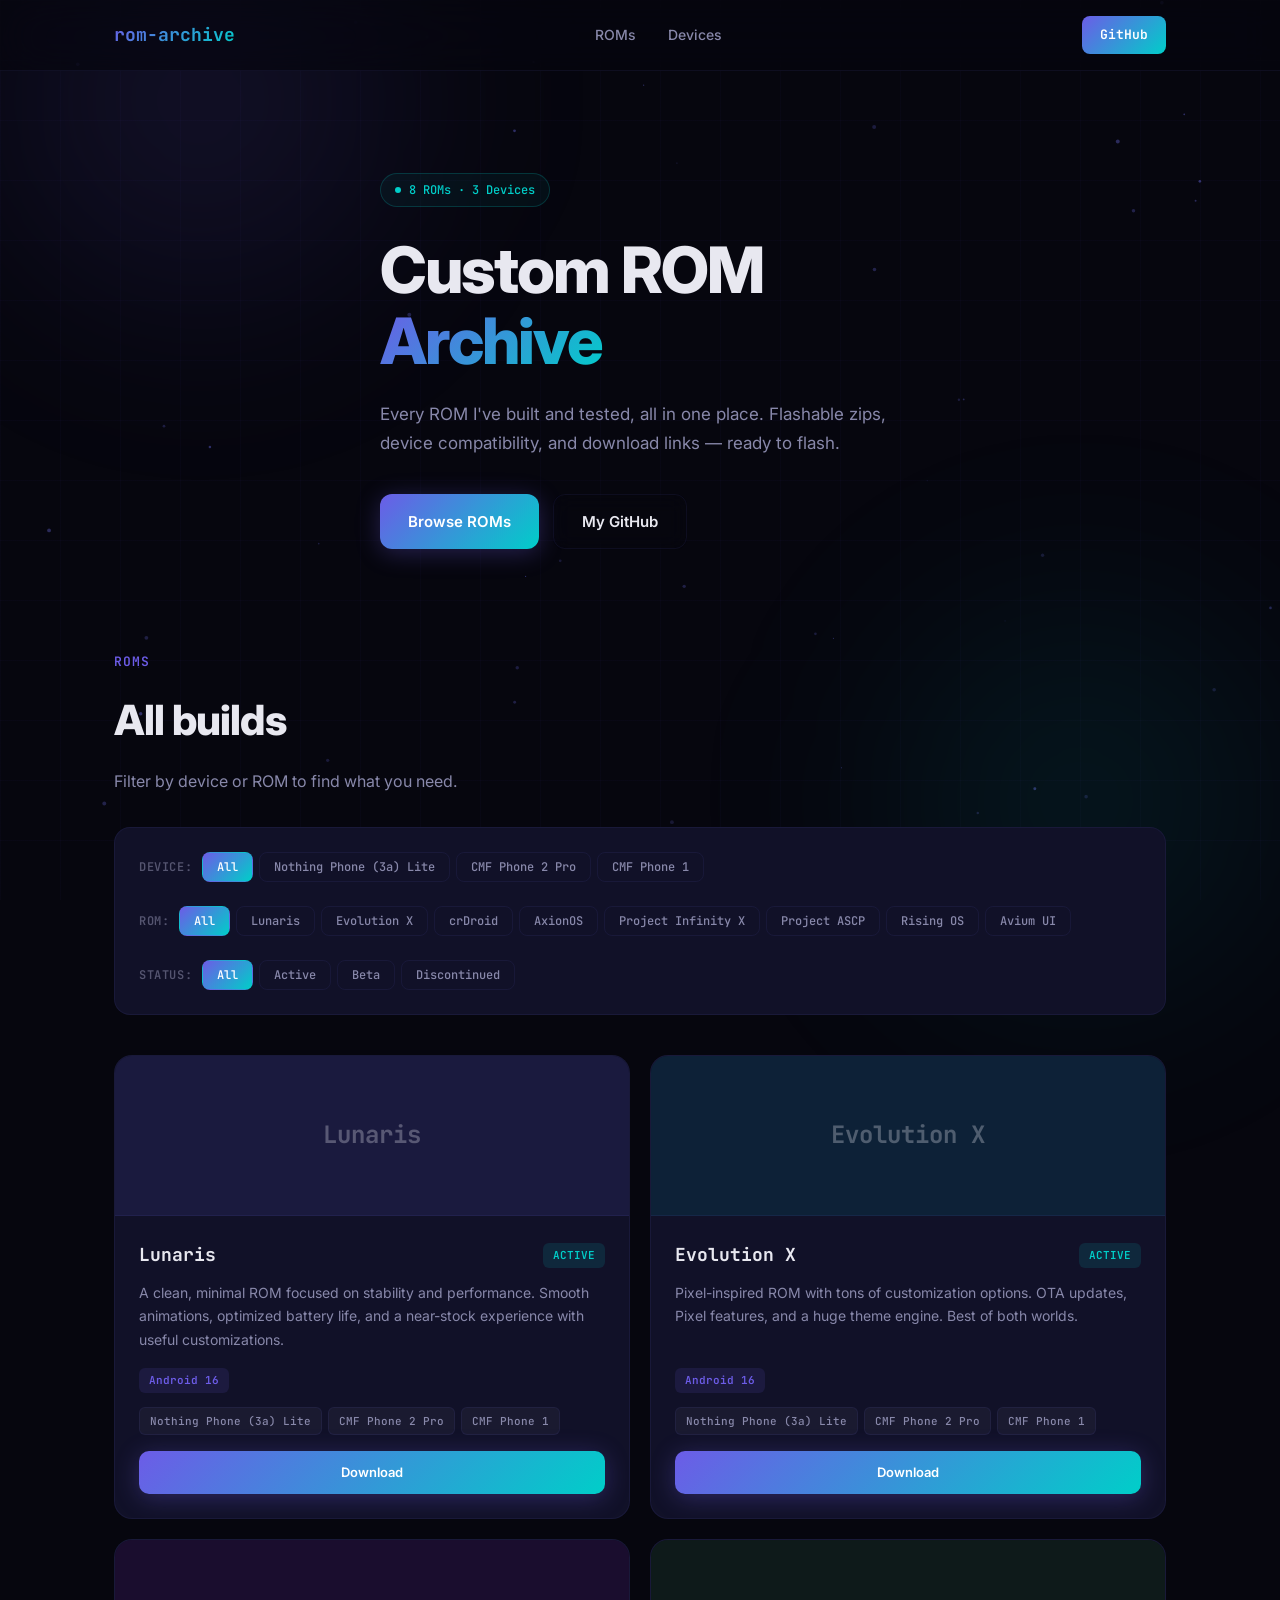
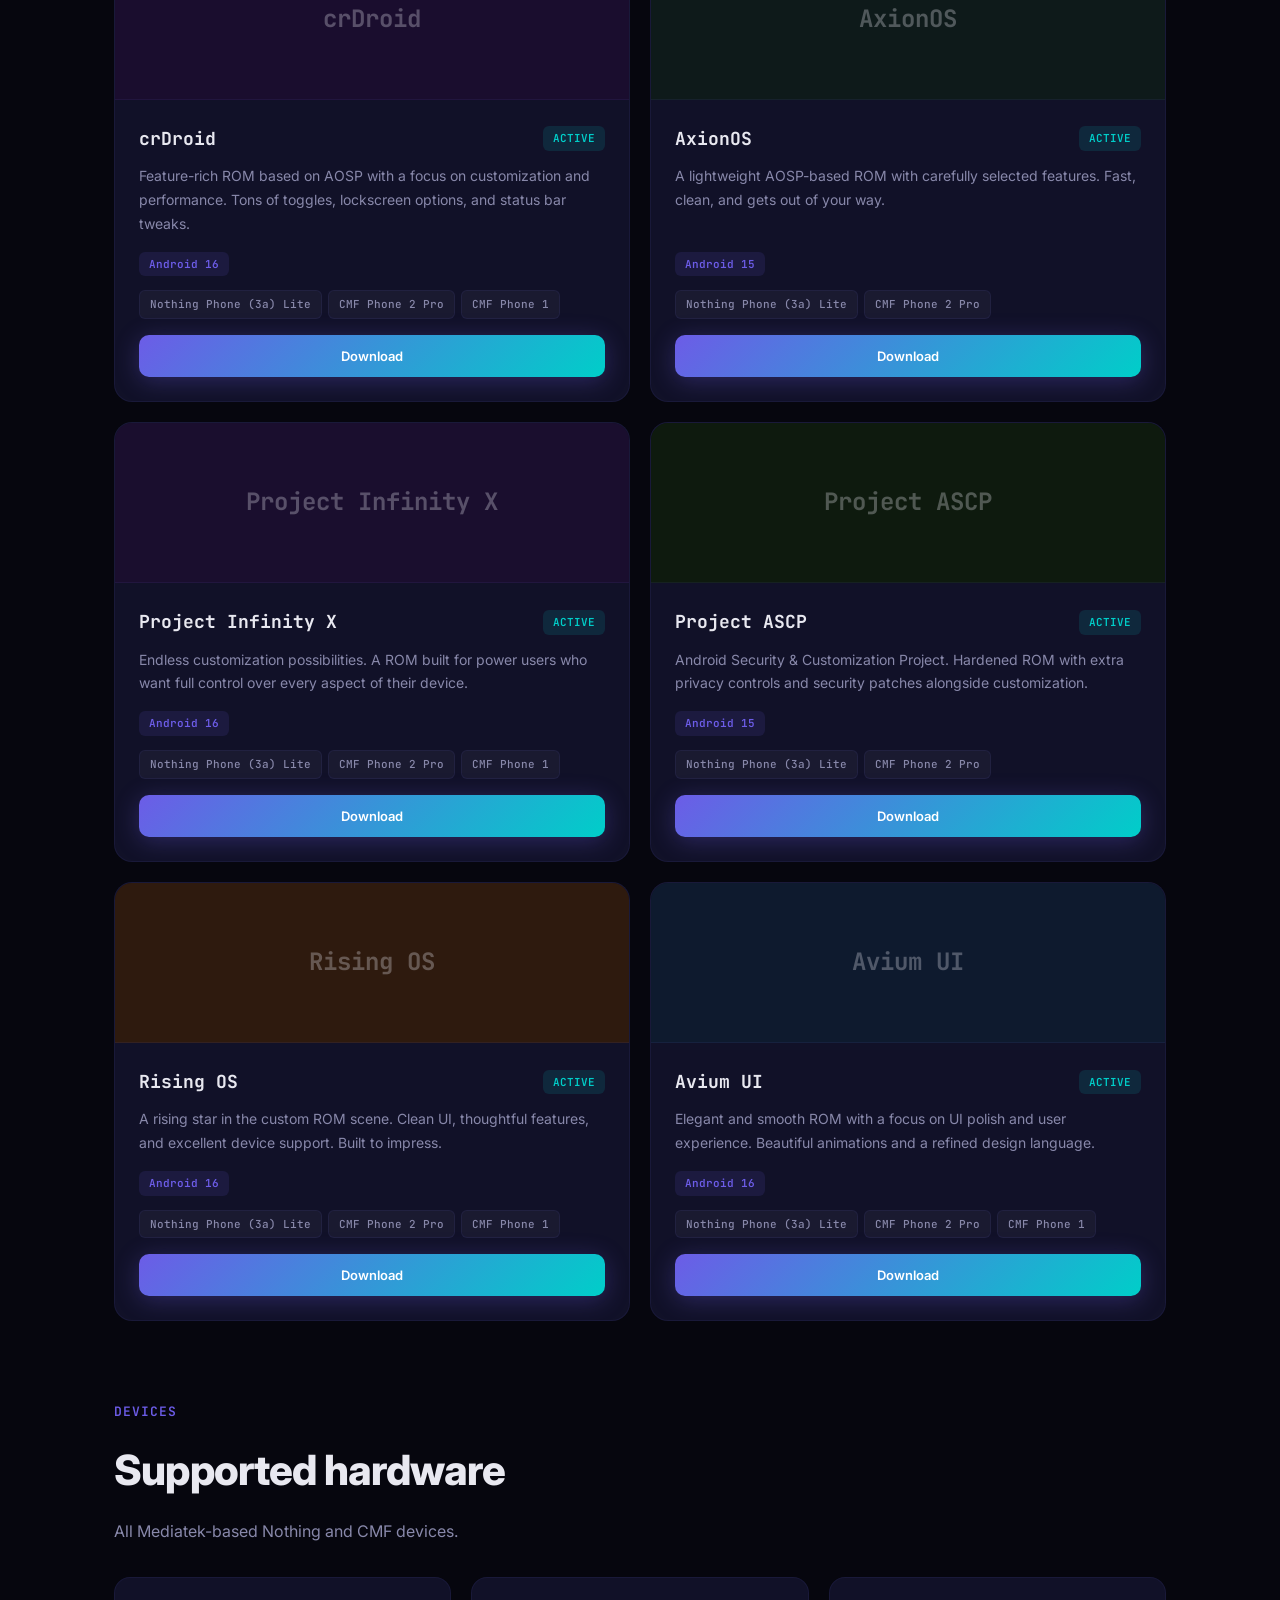
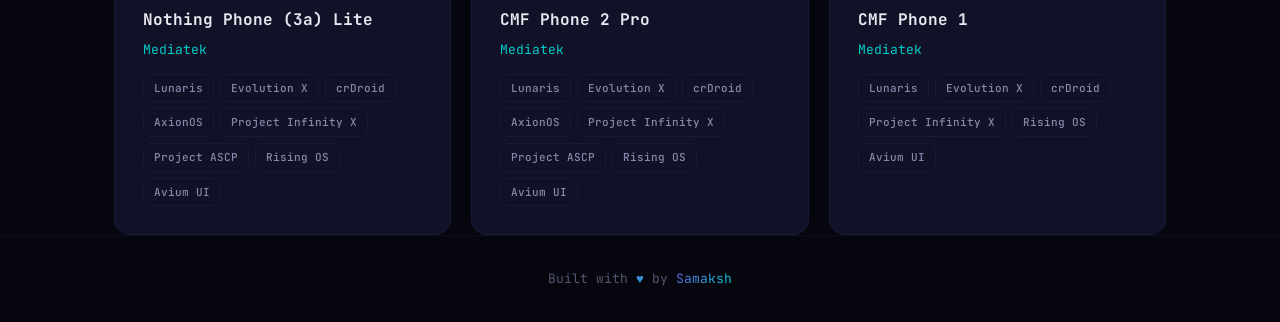
==== index.html @ de20010a "feat: initial ROM archive with 8 builds, filtering, and device support" ====
<!DOCTYPE html>
<html lang="en">
<head>
<meta charset="UTF-8">
<meta name="viewport" content="width=device-width, initial-scale=1.0">
<title>ROM Archive — Samaksh</title>
<meta name="description" content="Custom ROM builds for Nothing and CMF devices. Download Lunaris, Evolution X, crDroid, and more.">
<link rel="icon" href="https://avatars.githubusercontent.com/u/108800886?v=4" type="image/png">
<meta property="og:title" content="ROM Archive — Samaksh">
<meta property="og:description" content="Custom ROM builds for Nothing and CMF devices.">
<meta property="og:image" content="https://avatars.githubusercontent.com/u/108800886?v=4">
<meta property="og:type" content="website">
<meta name="twitter:card" content="summary_large_image">
<link rel="preconnect" href="https://fonts.googleapis.com">
<link rel="preconnect" href="https://fonts.gstatic.com" crossorigin>
<link href="https://fonts.googleapis.com/css2?family=Inter:wght@400;500;600;700;800&family=JetBrains+Mono:wght@400;500;600&display=swap" rel="stylesheet">
<link rel="stylesheet" href="style.css">
</head>
<body>

<div class="scroll-progress" id="scrollProgress"></div>
<canvas class="particles-canvas" id="particlesCanvas"></canvas>
<div class="grid-bg"></div>
<div class="glow-orb glow-orb-1"></div>
<div class="glow-orb glow-orb-2"></div>

<header>
  <nav class="nav">
    <a href="#" class="nav-logo">rom-archive</a>
    <ul class="nav-links" id="navLinks">
      <li><a href="#roms">ROMs</a></li>
      <li><a href="#devices">Devices</a></li>
    </ul>
    <a href="https://github.com/samakshkambxj/rom-archive" target="_blank" rel="noopener" class="nav-cta">GitHub</a>
    <button class="hamburger" id="hamburger" aria-label="Menu">
      <span></span><span></span><span></span>
    </button>
  </nav>
</header>

<main>
  <!-- HERO -->
  <section class="hero">
    <div class="container">
      <div class="hero-content">
        <div class="hero-badge"><span class="dot"></span> 8 ROMs &middot; 3 Devices</div>
        <h1>Custom ROM<br><span class="gradient-text">Archive</span></h1>
        <p class="hero-desc">
          Every ROM I've built and tested, all in one place. Flashable zips, device compatibility, and download links — ready to flash.
        </p>
        <div class="hero-actions">
          <a href="#roms" class="btn btn-primary">Browse ROMs</a>
          <a href="https://github.com/samakshkambxj" target="_blank" rel="noopener" class="btn btn-outline">My GitHub</a>
        </div>
      </div>
    </div>
  </section>

  <!-- FILTERS -->
  <section id="roms" class="filters-section">
    <div class="container">
      <div class="section-header reveal">
        <div class="section-label">ROMs</div>
        <h2 class="section-title">All builds</h2>
        <p class="section-desc">Filter by device or ROM to find what you need.</p>
      </div>

      <div class="filters reveal">
        <div class="filter-group">
          <span class="filter-label">Device:</span>
          <div class="filter-pills" id="deviceFilters">
            <button class="pill active" data-device="all">All</button>
          </div>
        </div>
        <div class="filter-group">
          <span class="filter-label">ROM:</span>
          <div class="filter-pills" id="romFilters">
            <button class="pill active" data-rom="all">All</button>
          </div>
        </div>
        <div class="filter-group">
          <span class="filter-label">Status:</span>
          <div class="filter-pills" id="statusFilters">
            <button class="pill active" data-status="all">All</button>
            <button class="pill" data-status="active">Active</button>
            <button class="pill" data-status="beta">Beta</button>
            <button class="pill" data-status="discontinued">Discontinued</button>
          </div>
        </div>
      </div>

      <div class="rom-grid" id="romGrid">
        <!-- Cards injected by JS -->
      </div>

      <div class="empty-state" id="emptyState" style="display:none;">
        <div class="empty-icon">:(</div>
        <p>No builds match your filters.</p>
      </div>
    </div>
  </section>

  <!-- DEVICES -->
  <section id="devices">
    <div class="container">
      <div class="section-header reveal">
        <div class="section-label">Devices</div>
        <h2 class="section-title">Supported hardware</h2>
        <p class="section-desc">All Mediatek-based Nothing and CMF devices.</p>
      </div>
      <div class="device-grid" id="deviceGrid">
        <!-- Device cards injected by JS -->
      </div>
    </div>
  </section>
</main>

<footer>
  <div class="container">
    Built with <span class="gradient-text">&hearts;</span> by <a href="https://github.com/samakshkambxj" target="_blank" rel="noopener" class="gradient-text">Samaksh</a>
  </div>
</footer>

<script src="app.js"></script>
</body>
</html>
---- style.css ----
:root {
  --bg: #06060e;
  --bg-2: #0c0c1a;
  --surface: #111128;
  --surface-2: #161636;
  --border: rgba(120, 120, 255, 0.08);
  --text: #e8e8f0;
  --text-dim: #8888aa;
  --muted: #555570;
  --accent-1: #6c5ce7;
  --accent-2: #00cec9;
  --accent-3: #fd79a8;
  --gradient: linear-gradient(135deg, #6c5ce7, #00cec9);
  --gradient-2: linear-gradient(135deg, #fd79a8, #6c5ce7);
  --glow: rgba(108, 92, 231, 0.15);
  --font-sans: 'Inter', system-ui, -apple-system, sans-serif;
  --font-mono: 'JetBrains Mono', ui-monospace, monospace;
  --maxw: 1100px;
  --pad: 24px;
}

* { box-sizing: border-box; margin: 0; padding: 0; }
html { scroll-behavior: smooth; }
body {
  background: var(--bg);
  color: var(--text);
  font-family: var(--font-sans);
  line-height: 1.7;
  -webkit-font-smoothing: antialiased;
  overflow-x: hidden;
  opacity: 0;
  transition: opacity 0.5s ease;
}
body.loaded { opacity: 1; }
a { color: inherit; text-decoration: none; }
::selection { background: var(--accent-1); color: #fff; }
img { max-width: 100%; display: block; }

.container { max-width: var(--maxw); margin: 0 auto; padding: 0 var(--pad); }

/* ===== GRID BACKGROUND ===== */
.grid-bg {
  position: fixed; inset: 0; z-index: -2; pointer-events: none;
  background-image:
    linear-gradient(rgba(108, 92, 231, 0.03) 1px, transparent 1px),
    linear-gradient(90deg, rgba(108, 92, 231, 0.03) 1px, transparent 1px);
  background-size: 60px 60px;
}
.glow-orb {
  position: fixed; width: 600px; height: 600px; border-radius: 50%;
  background: radial-gradient(circle, var(--glow), transparent 70%);
  pointer-events: none; z-index: -1; filter: blur(80px);
}
.glow-orb-1 { top: -200px; left: -100px; }
.glow-orb-2 { bottom: -200px; right: -100px; background: radial-gradient(circle, rgba(0,206,201,0.1), transparent 70%); }

.particles-canvas { position: fixed; inset: 0; z-index: -1; pointer-events: none; }

/* ===== SCROLL PROGRESS ===== */
.scroll-progress {
  position: fixed; top: 0; left: 0; height: 3px; z-index: 200;
  background: var(--gradient); width: 0%; transition: width 0.1s;
}

/* ===== NAV ===== */
header {
  position: sticky; top: 0; z-index: 100;
  backdrop-filter: blur(20px) saturate(1.5);
  background: rgba(6, 6, 14, 0.7);
  border-bottom: 1px solid var(--border);
}
.nav {
  display: flex; align-items: center; justify-content: space-between;
  max-width: var(--maxw); margin: 0 auto; padding: 16px var(--pad);
}
.nav-logo {
  font-family: var(--font-mono); font-weight: 700; font-size: 18px;
  background: var(--gradient); -webkit-background-clip: text; -webkit-text-fill-color: transparent;
}
.nav-links { display: flex; gap: 32px; list-style: none; }
.nav-links a {
  font-size: 14px; font-weight: 500; color: var(--text-dim);
  transition: color 0.2s; position: relative;
}
.nav-links a::after {
  content: ''; position: absolute; bottom: -4px; left: 0; width: 0; height: 2px;
  background: var(--gradient); transition: width 0.3s; border-radius: 1px;
}
.nav-links a:hover { color: var(--text); }
.nav-links a:hover::after { width: 100%; }
.nav-cta {
  font-family: var(--font-mono); font-size: 13px; font-weight: 600;
  padding: 8px 18px; border-radius: 8px;
  background: var(--gradient); color: #fff;
  transition: transform 0.2s, box-shadow 0.2s;
}
.nav-cta:hover { transform: translateY(-1px); box-shadow: 0 4px 20px var(--glow); }
.hamburger { display: none; background: none; border: none; cursor: pointer; padding: 4px; }
.hamburger span { display: block; width: 22px; height: 2px; background: var(--text); margin: 5px 0; border-radius: 2px; transition: 0.3s; }

/* ===== HERO ===== */
.hero {
  min-height: 60vh; display: flex; align-items: center;
  padding: 100px 0 60px;
}
.hero-content { max-width: 680px; }
.hero-badge {
  display: inline-flex; align-items: center; gap: 8px;
  font-family: var(--font-mono); font-size: 12px; font-weight: 500;
  color: var(--accent-2); padding: 6px 14px; border-radius: 20px;
  border: 1px solid rgba(0, 206, 201, 0.2); background: rgba(0, 206, 201, 0.05);
  margin-bottom: 28px;
}
.hero-badge .dot { width: 6px; height: 6px; border-radius: 50%; background: var(--accent-2); animation: pulse 2s infinite; }
@keyframes pulse { 0%, 100% { opacity: 1; } 50% { opacity: 0.4; } }

.hero h1 {
  font-size: clamp(2.5rem, 5.5vw, 4rem); font-weight: 800;
  line-height: 1.1; letter-spacing: -0.03em; margin-bottom: 24px;
}
.gradient-text {
  background: var(--gradient); -webkit-background-clip: text; -webkit-text-fill-color: transparent;
}
.hero-desc {
  font-size: 17px; color: var(--text-dim); max-width: 520px;
  margin-bottom: 36px; line-height: 1.7;
}
.hero-actions { display: flex; gap: 14px; flex-wrap: wrap; }
.btn {
  display: inline-flex; align-items: center; gap: 8px;
  padding: 14px 28px; border-radius: 12px; font-size: 15px; font-weight: 600;
  transition: transform 0.2s, box-shadow 0.2s; cursor: pointer; border: none;
}
.btn-primary {
  background: var(--gradient); color: #fff;
  box-shadow: 0 4px 24px rgba(108, 92, 231, 0.3);
}
.btn-primary:hover { transform: translateY(-2px); box-shadow: 0 8px 32px rgba(108, 92, 231, 0.4); }
.btn-outline {
  background: transparent; color: var(--text);
  border: 1px solid var(--border); backdrop-filter: blur(10px);
}
.btn-outline:hover { border-color: var(--accent-1); background: rgba(108, 92, 231, 0.05); }

/* ===== SECTION HEADER ===== */
.section-header { margin-bottom: 32px; }
.section-label {
  font-family: var(--font-mono); font-size: 13px; font-weight: 600;
  color: var(--accent-1); letter-spacing: 0.08em; text-transform: uppercase;
  margin-bottom: 12px;
}
.section-title {
  font-size: clamp(1.8rem, 3.5vw, 2.6rem); font-weight: 800;
  letter-spacing: -0.02em; margin-bottom: 12px;
}
.section-desc { color: var(--text-dim); font-size: 16px; max-width: 520px; }

/* ===== FILTERS ===== */
.filters-section { padding: 40px 0 80px; }
.filters {
  display: flex; flex-wrap: wrap; gap: 24px; margin-bottom: 40px;
  padding: 24px; background: var(--surface); border: 1px solid var(--border); border-radius: 16px;
}
.filter-group { display: flex; align-items: center; gap: 10px; flex-wrap: wrap; }
.filter-label {
  font-family: var(--font-mono); font-size: 12px; font-weight: 600;
  color: var(--muted); text-transform: uppercase; letter-spacing: 0.05em;
}
.filter-pills { display: flex; gap: 6px; flex-wrap: wrap; }
.pill {
  font-family: var(--font-mono); font-size: 12px; font-weight: 500;
  padding: 6px 14px; border-radius: 8px; cursor: pointer;
  background: transparent; border: 1px solid var(--border); color: var(--text-dim);
  transition: all 0.2s;
}
.pill:hover { border-color: var(--accent-1); color: var(--text); }
.pill.active {
  background: var(--gradient); border-color: transparent; color: #fff;
}

/* ===== ROM GRID ===== */
.rom-grid {
  display: grid; grid-template-columns: repeat(auto-fill, minmax(340px, 1fr)); gap: 20px;
}

/* ===== ROM CARD ===== */
.rom-card {
  background: var(--surface); border: 1px solid var(--border); border-radius: 18px;
  overflow: hidden; transition: border-color 0.3s, transform 0.3s, box-shadow 0.3s;
  display: flex; flex-direction: column;
}
.rom-card:hover {
  border-color: rgba(108, 92, 231, 0.4);
  transform: translateY(-6px);
  box-shadow: 0 20px 60px rgba(108, 92, 231, 0.1);
}
.rom-card-banner {
  width: 100%; height: 160px; object-fit: cover;
  border-bottom: 1px solid var(--border);
  background: var(--surface-2);
}
.rom-card-body { padding: 24px; flex: 1; display: flex; flex-direction: column; }
.rom-card-header {
  display: flex; align-items: center; justify-content: space-between;
  margin-bottom: 10px;
}
.rom-card-name {
  font-family: var(--font-mono); font-size: 18px; font-weight: 700;
}
.rom-card-status {
  font-family: var(--font-mono); font-size: 11px; font-weight: 600;
  padding: 3px 10px; border-radius: 6px; text-transform: uppercase;
}
.rom-card-status.active { background: rgba(0, 206, 201, 0.12); color: var(--accent-2); }
.rom-card-status.beta { background: rgba(242, 193, 78, 0.12); color: #f2c14e; }
.rom-card-status.discontinued { background: rgba(253, 121, 168, 0.12); color: var(--accent-3); }

.rom-card-desc {
  font-size: 14px; color: var(--text-dim); margin-bottom: 16px; flex: 1;
  display: -webkit-box; -webkit-line-clamp: 3; -webkit-box-orient: vertical; overflow: hidden;
}
.rom-card-meta {
  display: flex; align-items: center; gap: 8px; margin-bottom: 14px; flex-wrap: wrap;
}
.rom-card-android {
  font-family: var(--font-mono); font-size: 11px; font-weight: 600;
  padding: 3px 10px; border-radius: 6px;
  background: rgba(108, 92, 231, 0.12); color: var(--accent-1);
}
.rom-card-device-tags { display: flex; gap: 6px; flex-wrap: wrap; margin-bottom: 16px; }
.device-tag {
  font-family: var(--font-mono); font-size: 11px; font-weight: 500;
  padding: 4px 10px; border-radius: 6px;
  background: rgba(255,255,255,0.04); border: 1px solid var(--border);
  color: var(--text-dim); transition: 0.2s; cursor: pointer;
}
.device-tag:hover { border-color: var(--accent-2); color: var(--accent-2); }
.rom-card-actions { display: flex; gap: 10px; margin-top: auto; }
.rom-card-actions .btn {
  padding: 10px 18px; font-size: 13px; border-radius: 10px; flex: 1;
  justify-content: center;
}

/* ===== DEVICE GRID ===== */
.device-grid {
  display: grid; grid-template-columns: repeat(auto-fill, minmax(300px, 1fr)); gap: 20px;
}
.device-card {
  background: var(--surface); border: 1px solid var(--border); border-radius: 16px;
  padding: 28px; transition: border-color 0.3s, transform 0.2s;
}
.device-card:hover { border-color: rgba(108, 92, 231, 0.3); transform: translateY(-3px); }
.device-card-name {
  font-family: var(--font-mono); font-size: 16px; font-weight: 700;
  margin-bottom: 6px;
}
.device-card-chip {
  font-size: 13px; color: var(--accent-2); margin-bottom: 12px;
  font-family: var(--font-mono);
}
.device-card-roms {
  display: flex; flex-wrap: wrap; gap: 6px;
}
.device-card-roms .pill {
  font-size: 11px; padding: 4px 10px; cursor: default;
}

/* ===== EMPTY STATE ===== */
.empty-state {
  text-align: center; padding: 60px 20px; color: var(--muted);
}
.empty-icon {
  font-family: var(--font-mono); font-size: 48px; margin-bottom: 12px;
  background: var(--gradient); -webkit-background-clip: text; -webkit-text-fill-color: transparent;
}

/* ===== FOOTER ===== */
footer {
  padding: 32px 0; text-align: center;
  font-family: var(--font-mono); font-size: 13px; color: var(--muted);
  border-top: 1px solid var(--border);
}
footer a { transition: opacity 0.2s; }
footer a:hover { opacity: 0.8; }

/* ===== SCROLL ANIMATIONS ===== */
.reveal {
  opacity: 0; transform: translateY(30px);
  transition: opacity 0.7s ease, transform 0.7s ease;
}
.reveal.visible { opacity: 1; transform: none; }

/* ===== RESPONSIVE ===== */
@media (max-width: 768px) {
  :root { --pad: 20px; }
  .nav-links { display: none; }
  .hamburger { display: block; }
  .nav-links.open {
    display: flex; flex-direction: column;
    position: absolute; top: 100%; left: 0; right: 0;
    background: rgba(6, 6, 14, 0.95); backdrop-filter: blur(20px);
    padding: 24px; gap: 20px; border-bottom: 1px solid var(--border);
  }
  .hero h1 { font-size: 2.2rem; }
  .rom-grid { grid-template-columns: 1fr; }
  .device-grid { grid-template-columns: 1fr; }
  .filters { flex-direction: column; gap: 16px; }
}

@media (prefers-reduced-motion: reduce) {
  .reveal { opacity: 1; transform: none; transition: none; }
  .hero-badge .dot { animation: none; }
  body { opacity: 1; transition: none; }
  * { transition-duration: 0s !important; animation-duration: 0s !important; }
}
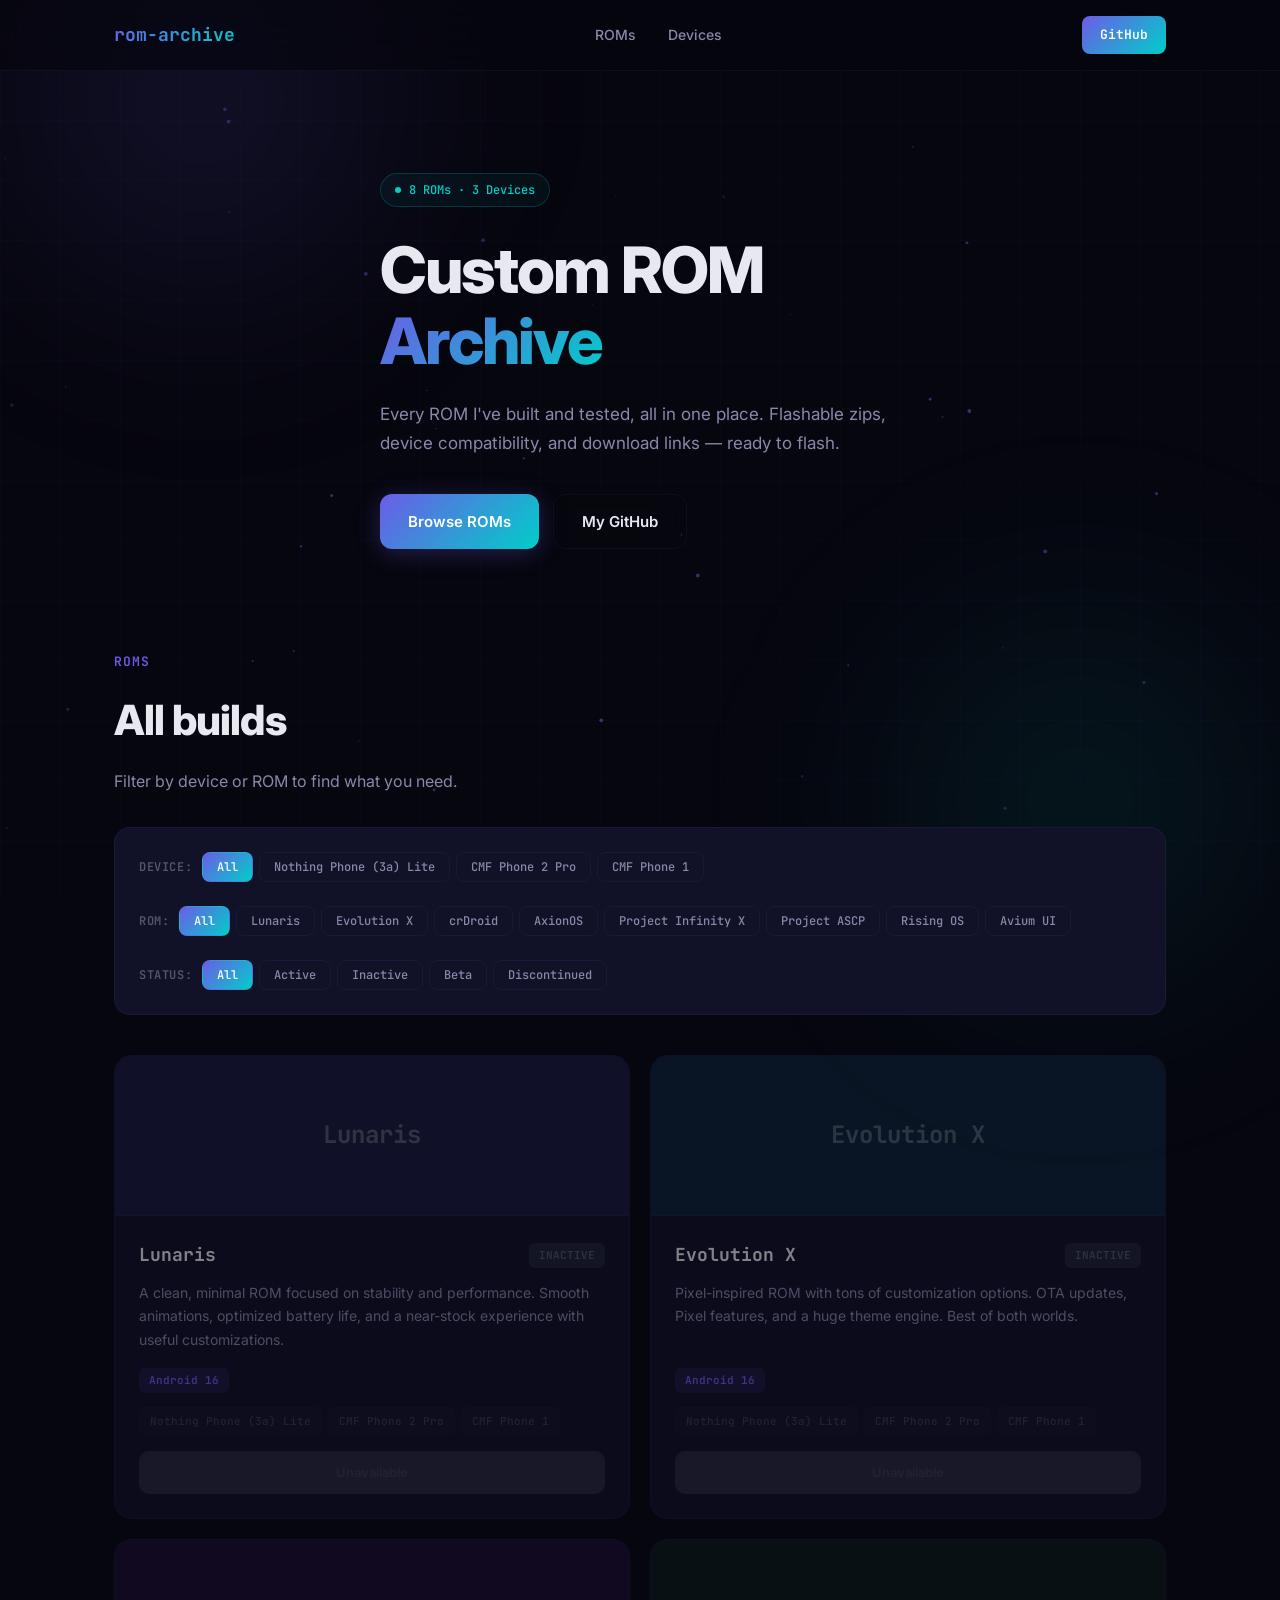
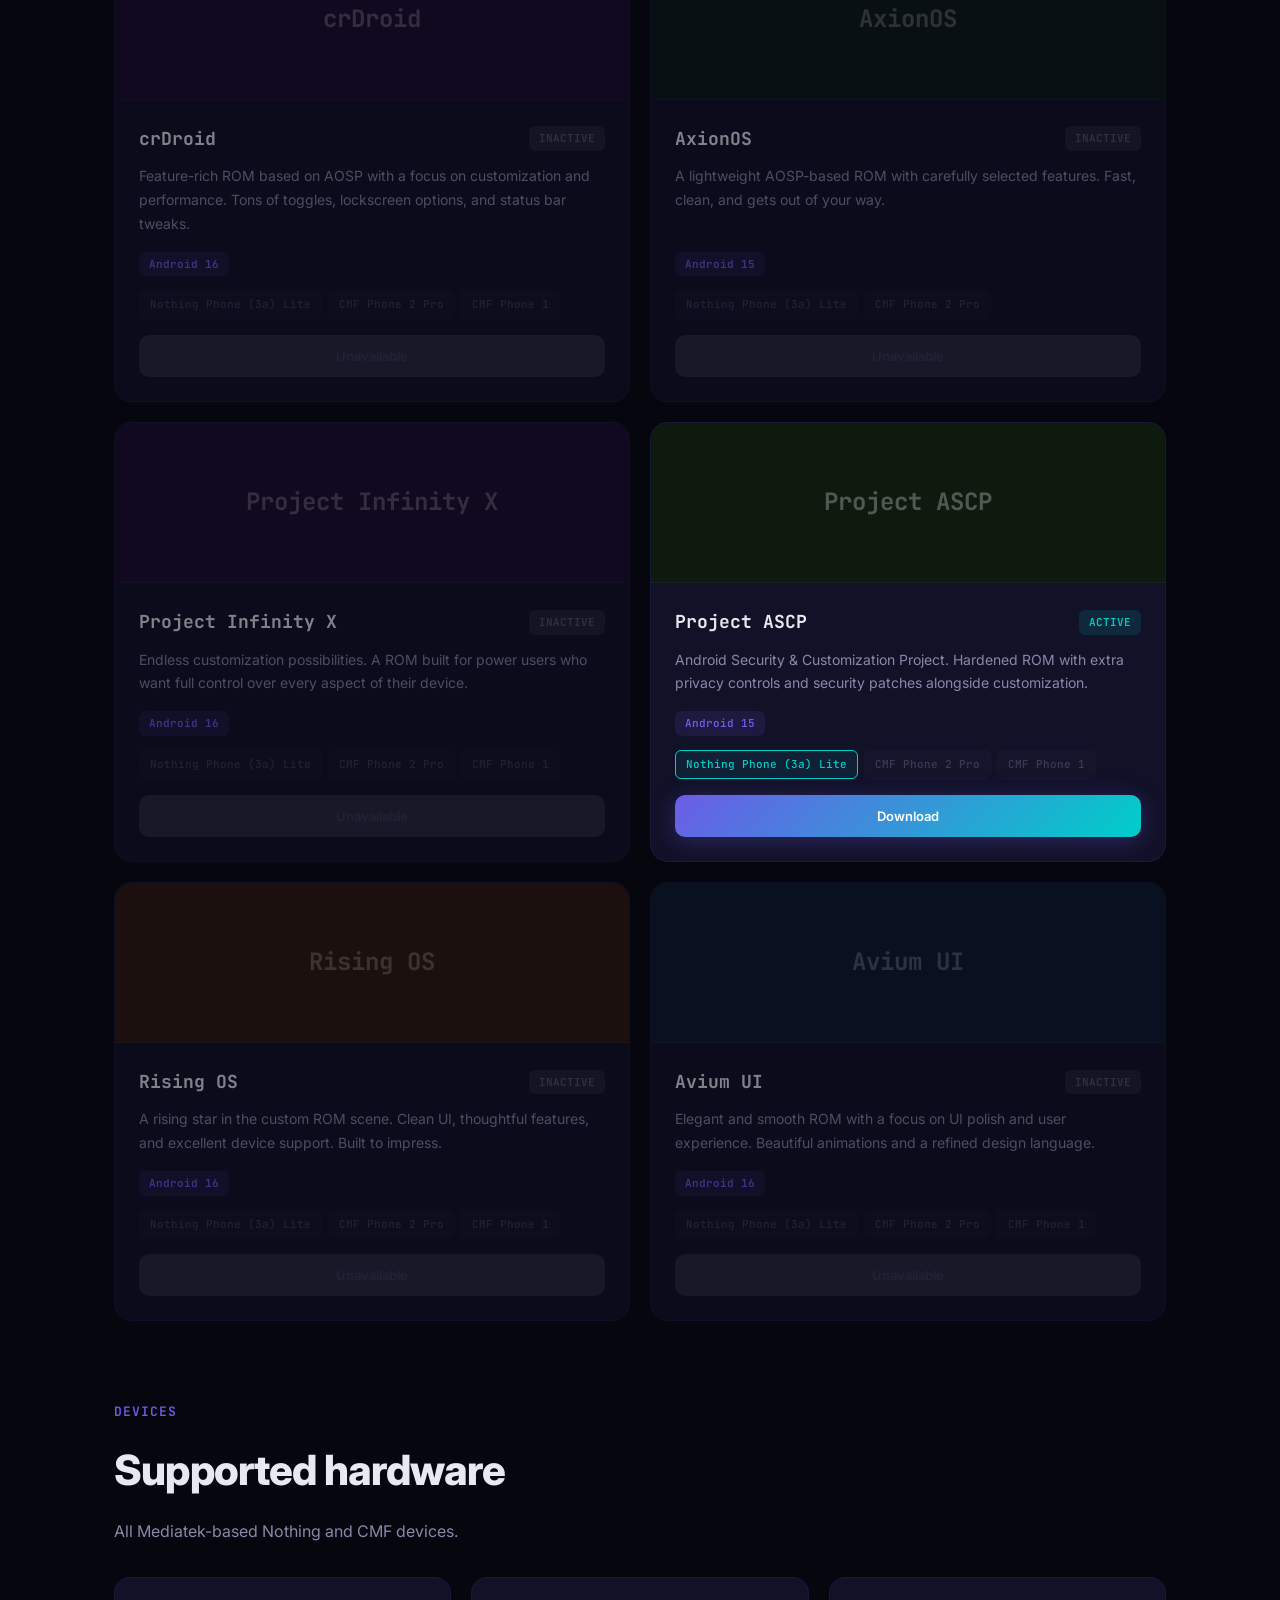
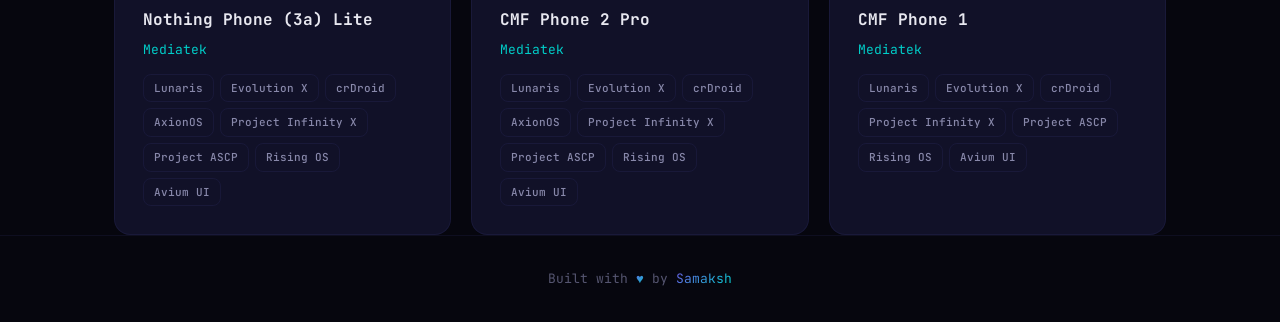
==== commit 3349788e: "update: set all ROMs inactive except ASCP, grey out inactive devices and downloads" ====
--- a/index.html
+++ b/index.html
@@ -83,6 +83,7 @@
           <div class="filter-pills" id="statusFilters">
             <button class="pill active" data-status="all">All</button>
             <button class="pill" data-status="active">Active</button>
+            <button class="pill" data-status="inactive">Inactive</button>
             <button class="pill" data-status="beta">Beta</button>
             <button class="pill" data-status="discontinued">Discontinued</button>
           </div>
--- a/style.css
+++ b/style.css
@@ -194,6 +194,8 @@
   transform: translateY(-6px);
   box-shadow: 0 20px 60px rgba(108, 92, 231, 0.1);
 }
+.rom-card.inactive { opacity: 0.55; }
+.rom-card.inactive:hover { opacity: 0.75; }
 .rom-card-banner {
   width: 100%; height: 160px; object-fit: cover;
   border-bottom: 1px solid var(--border);
@@ -212,6 +214,7 @@
   padding: 3px 10px; border-radius: 6px; text-transform: uppercase;
 }
 .rom-card-status.active { background: rgba(0, 206, 201, 0.12); color: var(--accent-2); }
+.rom-card-status.inactive { background: rgba(85, 100, 114, 0.2); color: var(--muted); }
 .rom-card-status.beta { background: rgba(242, 193, 78, 0.12); color: #f2c14e; }
 .rom-card-status.discontinued { background: rgba(253, 121, 168, 0.12); color: var(--accent-3); }
 
@@ -235,10 +238,22 @@
   color: var(--text-dim); transition: 0.2s; cursor: pointer;
 }
 .device-tag:hover { border-color: var(--accent-2); color: var(--accent-2); }
+.device-tag.inactive {
+  opacity: 0.35; cursor: default; pointer-events: none;
+}
+.device-tag.active-device {
+  border-color: var(--accent-2); color: var(--accent-2);
+  background: rgba(0, 206, 201, 0.08);
+}
 .rom-card-actions { display: flex; gap: 10px; margin-top: auto; }
 .rom-card-actions .btn {
   padding: 10px 18px; font-size: 13px; border-radius: 10px; flex: 1;
   justify-content: center;
+}
+.btn.disabled {
+  opacity: 0.35; pointer-events: none; cursor: default;
+  background: var(--muted) !important; box-shadow: none !important;
+  color: var(--text-dim) !important;
 }
 
 /* ===== DEVICE GRID ===== */
